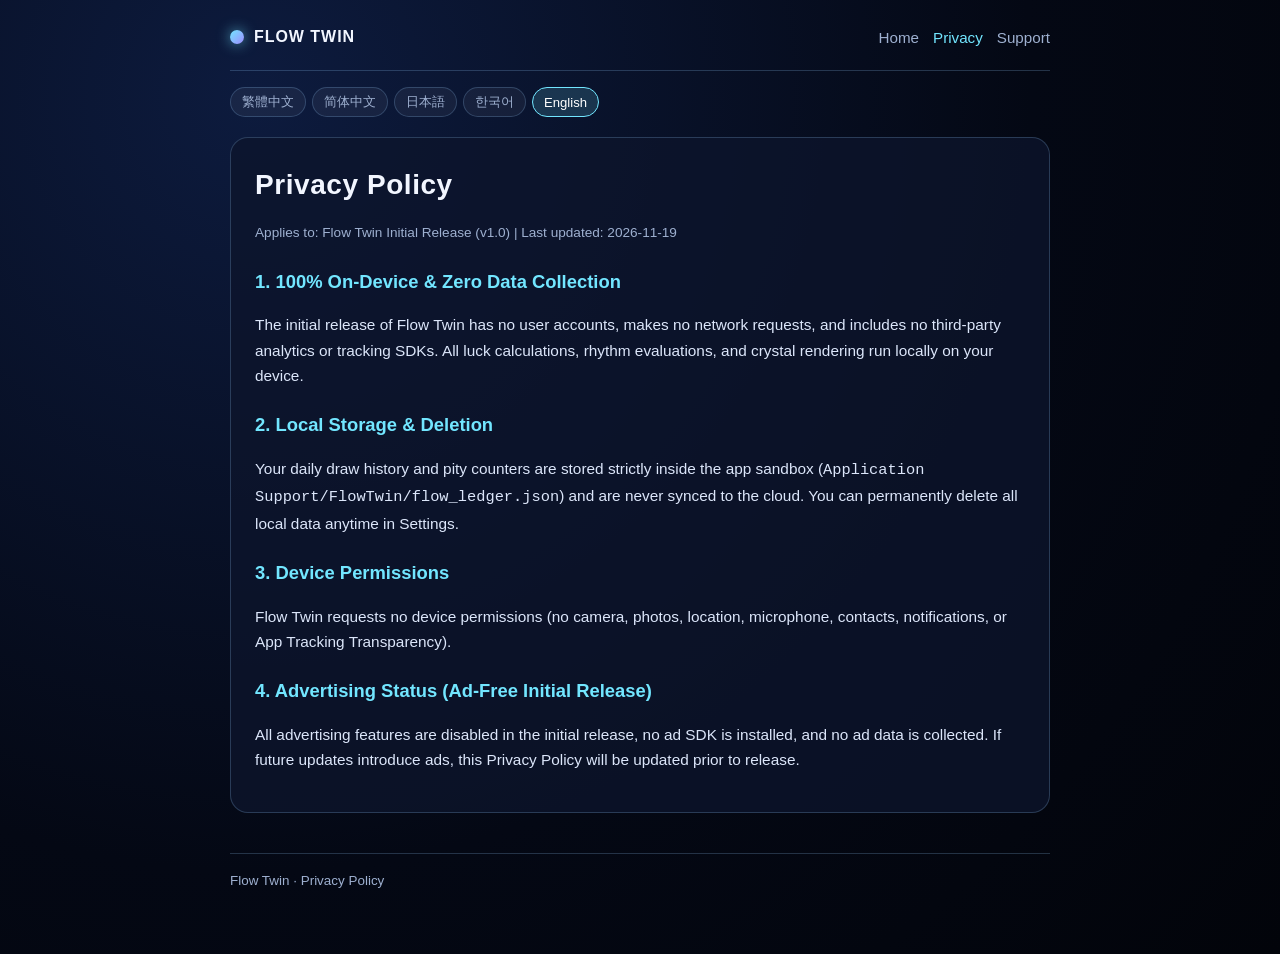
==== privacy/index.html @ c170af3f "Deploy Flow Twin official static site (5-language Home, Privacy, Support)" ====
<!DOCTYPE html>
<html lang="zh-Hant">
<head>
  <meta charset="utf-8">
  <meta name="viewport" content="width=device-width, initial-scale=1">
  <title>Flow Twin — Privacy Policy</title>
  <link rel="stylesheet" href="../assets/style.css">
  <script src="../assets/i18n.js" defer></script>
</head>
<body>
  <div class="container">
    <header>
      <a class="brand" href="../" data-keep-lang data-base-href="../"><span class="brand-orb"></span>FLOW TWIN</a>
      <nav>
        <a href="../" data-keep-lang data-base-href="../">Home</a>
        <a class="active" href="./" data-keep-lang data-base-href="./">Privacy</a>
        <a href="../support/" data-keep-lang data-base-href="../support/">Support</a>
      </nav>
    </header>

    <div class="lang-bar">
      <button class="lang-btn" data-set-lang="zh-Hant" onclick="setFlowTwinLang('zh-Hant')">繁體中文</button>
      <button class="lang-btn" data-set-lang="zh-Hans" onclick="setFlowTwinLang('zh-Hans')">简体中文</button>
      <button class="lang-btn" data-set-lang="ja" onclick="setFlowTwinLang('ja')">日本語</button>
      <button class="lang-btn" data-set-lang="ko" onclick="setFlowTwinLang('ko')">한국어</button>
      <button class="lang-btn" data-set-lang="en" onclick="setFlowTwinLang('en')">English</button>
    </div>

    <main class="card">
      <section data-lang="zh-Hant">
        <h1>隱私權政策（Privacy Policy）</h1>
        <p class="meta">適用版本：Flow Twin 首發版本（v1.0）｜最後更新：2026-11-19</p>
        <h2>1. 100% 本機運行與零資料收集</h2>
        <p>Flow Twin 首發版本不設會員帳號、不連接遠端伺服器、不發出任何網路請求，亦未接入任何第三方分析（Analytics）或追蹤 SDK。所有幸運階級運算、節律評估與冰晶渲染均於您的裝置本機完成。</p>
        <h2>2. 本機資料儲存與刪除</h2>
        <p>您的每日抽取紀錄與保底計數僅儲存在裝置內的 App 沙盒目錄（<code>Application Support/FlowTwin/flow_ledger.json</code>），不會同步至雲端。您隨時可在 App「設定」中使用「清除本地所有節律與歷史資料」永久刪除所有本機紀錄。</p>
        <h2>3. 系統權限</h2>
        <p>Flow Twin 不會請求相機、相簿、定位、麥克風、通訊錄、通知或 App 追蹤透明度（ATT）等任何裝置權限。</p>
        <h2>4. 廣告狀態說明（首發無廣告）</h2>
        <p>Flow Twin 首發版本已將所有廣告功能停用，未安裝廣告 SDK，亦不進行任何廣告資料收集。若未來更新版本導入廣告，將於更新上架前另行修訂本隱私權政策並依法揭露。</p>
      </section>

      <section data-lang="zh-Hans" style="display:none">
        <h1>隐私政策（Privacy Policy）</h1>
        <p class="meta">适用版本：Flow Twin 首发版本（v1.0）｜最后更新：2026-11-19</p>
        <h2>1. 100% 本地运行与零数据收集</h2>
        <p>Flow Twin 首发版本不设会员账号、不连接远程服务器、不发出任何网络请求，亦未接入任何第三方分析（Analytics）或追踪 SDK。所有幸运阶级计算、节律评估与冰晶渲染均在您的设备本地完成。</p>
        <h2>2. 本地数据存储与删除</h2>
        <p>您的每日抽取记录与保底计数仅存储在设备内的 App 沙盒目录（<code>Application Support/FlowTwin/flow_ledger.json</code>），不会同步至云端。您随时可在 App“设置”中使用“清除本地所有节律与历史资料”永久删除所有本地记录。</p>
        <h2>3. 系统权限</h2>
        <p>Flow Twin 不会请求相机、相册、定位、麦克风、通讯录、通知或 App 跟踪透明度（ATT）等任何设备权限。</p>
        <h2>4. 广告状态说明（首发无广告）</h2>
        <p>Flow Twin 首发版本已将所有广告功能停用，未安装广告 SDK，亦不进行任何广告数据收集。若未来更新版本引入广告，将在更新发布前另行修订本隐私政策并依法披露。</p>
      </section>

      <section data-lang="ja" style="display:none">
        <h1>プライバシーポリシー（Privacy Policy）</h1>
        <p class="meta">対象バージョン：Flow Twin 初回リリース版（v1.0）｜最終更新日：2026-11-19</p>
        <h2>1. 完全オンデバイス動作・データ収集なし</h2>
        <p>Flow Twin の初回リリース版にはアカウント機能、外部サーバー通信、ネットワーク送信、およびサードパーティ製の分析・追跡 SDK は一切含まれていません。すべての計算と描画は端末内で完結します。</p>
        <h2>2. ローカル保存と削除</h2>
        <p>抽選履歴と天井カウンターは端末内のアプリサンドボックス（<code>Application Support/FlowTwin/flow_ledger.json</code>）にのみ保存され、クラウドへ送信されません。アプリ内の「設定」からいつでもすべてのローカルデータを完全に削除できます。</p>
        <h2>3. 端末のアクセス権限</h2>
        <p>カメラ、写真、位置情報、マイク、連絡先、通知、および ATT（App Tracking Transparency）などの権限は一切要求しません。</p>
        <h2>4. 広告について（初回リリース版は広告なし）</h2>
        <p>初回リリース版では広告機能はすべて無効化されており、広告 SDK の導入や広告目的のデータ収集は行っていません。将来のアップデートで広告を導入する場合は、公開前に本ポリシーを更新して明示します。</p>
      </section>

      <section data-lang="ko" style="display:none">
        <h1>개인정보 처리방침（Privacy Policy）</h1>
        <p class="meta">적용 버전: Flow Twin 첫 출시 버전(v1.0) | 최종 업데이트: 2026-11-19</p>
        <h2>1. 100% 온디바이스 실행 및 데이터 미수집</h2>
        <p>Flow Twin 첫 출시 버전은 회원 계정, 원격 서버 연결, 네트워크 요청 및 제3자 분석·추적 SDK를 사용하지 않습니다. 모든 운세 계산과 렌더링은 사용자의 기기 내에서만 처리됩니다.</p>
        <h2>2. 로컬 저장 및 삭제</h2>
        <p>일일 추첨 기록과 천장 카운터는 기기 내부 앱 샌드박스(<code>Application Support/FlowTwin/flow_ledger.json</code>)에만 저장되며 클라우드로 전송되지 않습니다. 앱 내 「설정」에서 언제든지 모든 로컬 데이터를 영구 삭제할 수 있습니다.</p>
        <h2>3. 기기 권한</h2>
        <p>카메라, 사진, 위치, 마이크, 연락처, 알림 또는 앱 추적 투명성(ATT) 권한을 요청하지 않습니다.</p>
        <h2>4. 광고 안내 (첫 출시 버전 광고 없음)</h2>
        <p>첫 출시 버전은 모든 광고 기능이 비활성화되어 있으며 광고 SDK가 포함되어 있지 않습니다. 향후 업데이트에서 광고가 도입될 경우 출시 전 본 방침을 개정하여 고지합니다.</p>
      </section>

      <section data-lang="en" style="display:none">
        <h1>Privacy Policy</h1>
        <p class="meta">Applies to: Flow Twin Initial Release (v1.0) | Last updated: 2026-11-19</p>
        <h2>1. 100% On-Device &amp; Zero Data Collection</h2>
        <p>The initial release of Flow Twin has no user accounts, makes no network requests, and includes no third-party analytics or tracking SDKs. All luck calculations, rhythm evaluations, and crystal rendering run locally on your device.</p>
        <h2>2. Local Storage &amp; Deletion</h2>
        <p>Your daily draw history and pity counters are stored strictly inside the app sandbox (<code>Application Support/FlowTwin/flow_ledger.json</code>) and are never synced to the cloud. You can permanently delete all local data anytime in Settings.</p>
        <h2>3. Device Permissions</h2>
        <p>Flow Twin requests no device permissions (no camera, photos, location, microphone, contacts, notifications, or App Tracking Transparency).</p>
        <h2>4. Advertising Status (Ad-Free Initial Release)</h2>
        <p>All advertising features are disabled in the initial release, no ad SDK is installed, and no ad data is collected. If future updates introduce ads, this Privacy Policy will be updated prior to release.</p>
      </section>
    </main>

    <footer>Flow Twin · Privacy Policy</footer>
  </div>
</body>
</html>
---- assets/style.css ----
:root {
  --bg-deep: #040814;
  --bg-card: rgba(13, 21, 44, 0.78);
  --border-glass: rgba(152, 206, 255, 0.22);
  --text-main: #f2f6ff;
  --text-muted: #9eb0d0;
  --accent-cyan: #72e6ff;
  --accent-violet: #9d8cff;
}

* { box-sizing: border-box; }

html, body {
  margin: 0;
  padding: 0;
  background: radial-gradient(circle at 20% 10%, #0d1b3e 0%, var(--bg-deep) 58%, #02040a 100%);
  color: var(--text-main);
  font-family: -apple-system, BlinkMacSystemFont, "SF Pro Text", "Hiragino Sans", "Apple SD Gothic Neo", "Noto Sans TC", sans-serif;
  line-height: 1.65;
  min-height: 100vh;
}

.container {
  max-width: 860px;
  margin: 0 auto;
  padding: 24px 20px 64px;
}

header {
  display: flex;
  flex-wrap: wrap;
  align-items: center;
  justify-content: space-between;
  gap: 12px;
  padding-bottom: 20px;
  border-bottom: 1px solid var(--border-glass);
}

.brand {
  display: flex;
  align-items: center;
  gap: 10px;
  text-decoration: none;
  color: var(--text-main);
  font-weight: 700;
  letter-spacing: 0.06em;
}

.brand-orb {
  width: 14px;
  height: 14px;
  border-radius: 50%;
  background: linear-gradient(135deg, var(--accent-cyan), var(--accent-violet));
  box-shadow: 0 0 14px rgba(114, 230, 255, 0.65);
}

nav {
  display: flex;
  flex-wrap: wrap;
  gap: 14px;
  align-items: center;
}

nav a {
  color: var(--text-muted);
  text-decoration: none;
  font-size: 0.95rem;
}

nav a:hover, nav a.active {
  color: var(--accent-cyan);
}

.lang-bar {
  display: flex;
  flex-wrap: wrap;
  gap: 6px;
  margin-top: 16px;
}

.lang-btn {
  background: rgba(255, 255, 255, 0.05);
  border: 1px solid var(--border-glass);
  color: var(--text-muted);
  padding: 5px 11px;
  border-radius: 999px;
  font-size: 0.82rem;
  cursor: pointer;
}

.lang-btn.active {
  background: rgba(114, 230, 255, 0.16);
  border-color: var(--accent-cyan);
  color: #ffffff;
}

.card {
  background: var(--bg-card);
  border: 1px solid var(--border-glass);
  border-radius: 18px;
  padding: 24px;
  margin-top: 20px;
}

h1 {
  font-size: 1.75rem;
  margin: 0 0 8px;
  letter-spacing: 0.02em;
}

h2 {
  font-size: 1.15rem;
  color: var(--accent-cyan);
  margin: 22px 0 8px;
}

p, li {
  color: #dce6fa;
  font-size: 0.96rem;
}

main a {
  color: var(--accent-cyan);
  text-decoration: underline;
  text-underline-offset: 3px;
}

ul {
  padding-left: 20px;
}

.meta {
  color: var(--text-muted);
  font-size: 0.85rem;
}

.notice {
  background: rgba(157, 140, 255, 0.12);
  border: 1px solid rgba(157, 140, 255, 0.35);
  border-radius: 12px;
  padding: 12px 16px;
  margin-top: 14px;
  font-size: 0.9rem;
}

footer {
  margin-top: 40px;
  padding-top: 16px;
  border-top: 1px solid var(--border-glass);
  color: var(--text-muted);
  font-size: 0.84rem;
}
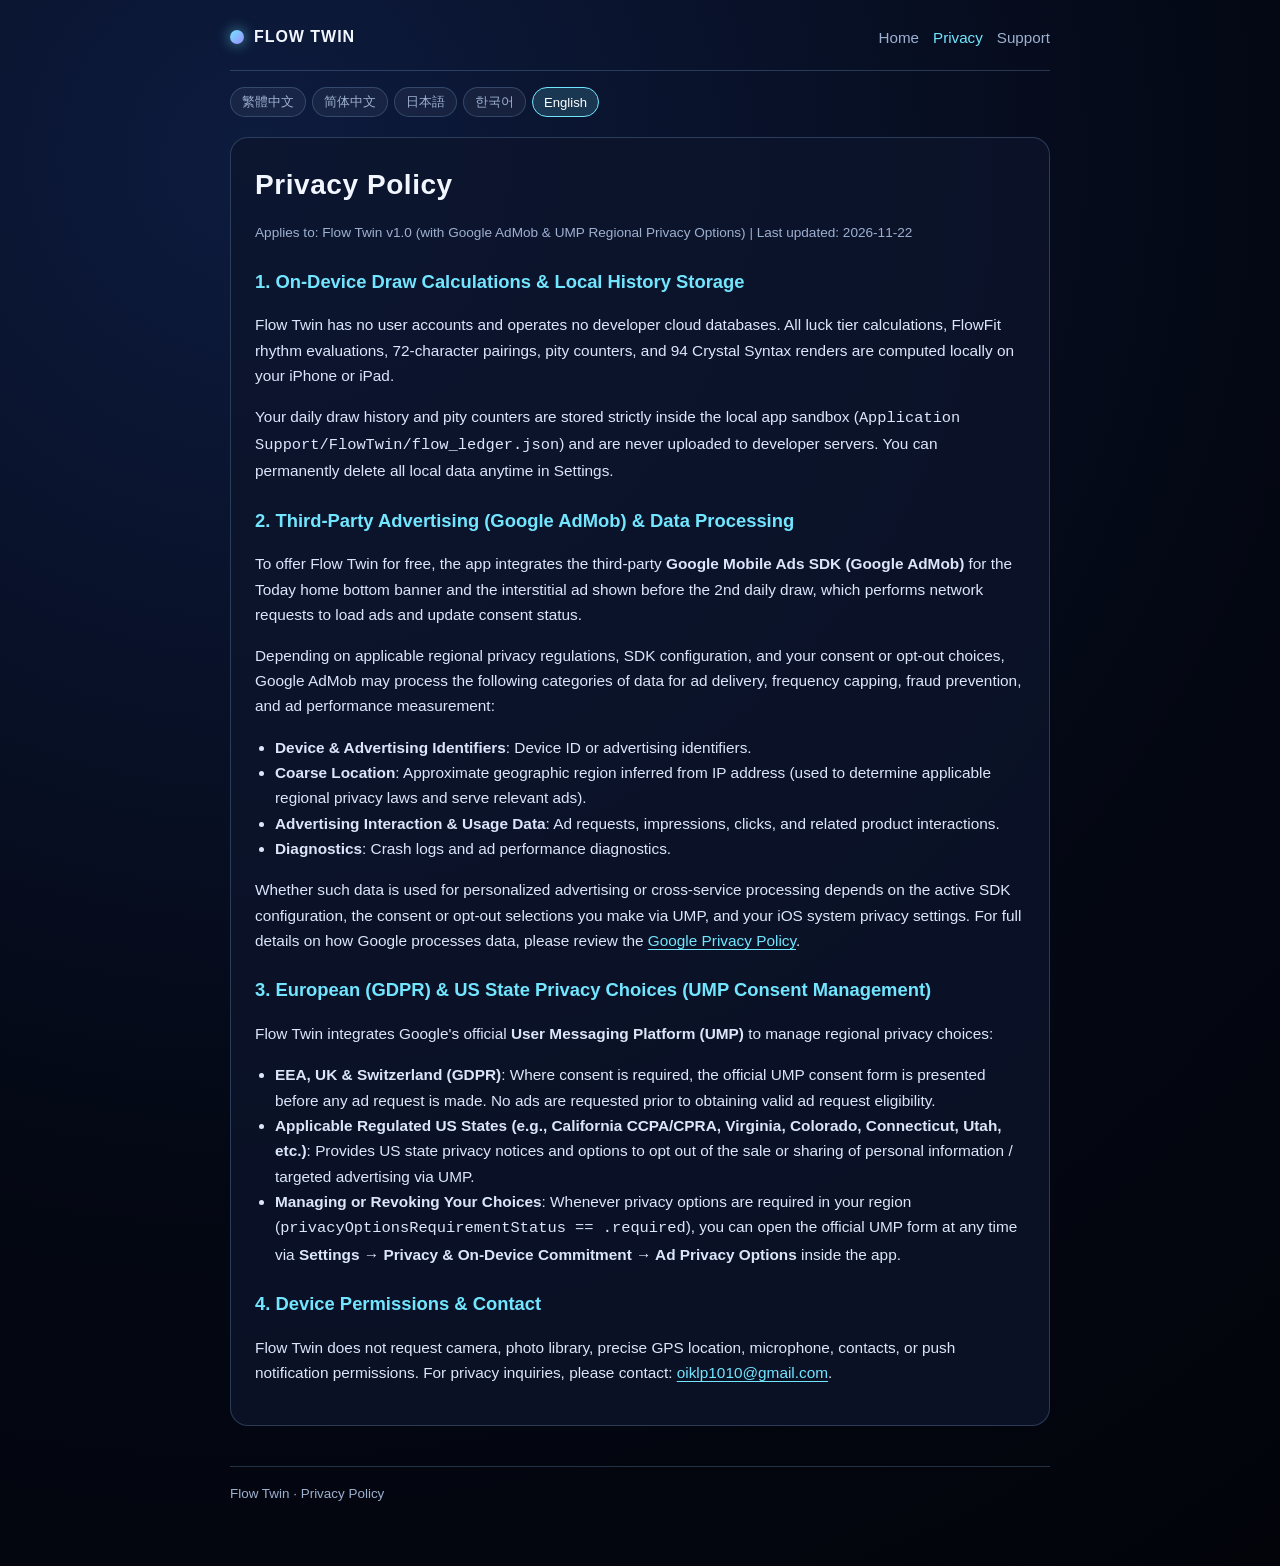
==== commit 66b55ad8: "Stage T.1: Update 5-language privacy policy for AdMob/UMP and unify official support email to oiklp1" ====
--- a/privacy/index.html
+++ b/privacy/index.html
@@ -29,67 +29,137 @@
     <main class="card">
       <section data-lang="zh-Hant">
         <h1>隱私權政策（Privacy Policy）</h1>
-        <p class="meta">適用版本：Flow Twin 首發版本（v1.0）｜最後更新：2026-11-19</p>
-        <h2>1. 100% 本機運行與零資料收集</h2>
-        <p>Flow Twin 首發版本不設會員帳號、不連接遠端伺服器、不發出任何網路請求，亦未接入任何第三方分析（Analytics）或追蹤 SDK。所有幸運階級運算、節律評估與冰晶渲染均於您的裝置本機完成。</p>
-        <h2>2. 本機資料儲存與刪除</h2>
-        <p>您的每日抽取紀錄與保底計數僅儲存在裝置內的 App 沙盒目錄（<code>Application Support/FlowTwin/flow_ledger.json</code>），不會同步至雲端。您隨時可在 App「設定」中使用「清除本地所有節律與歷史資料」永久刪除所有本機紀錄。</p>
-        <h2>3. 系統權限</h2>
-        <p>Flow Twin 不會請求相機、相簿、定位、麥克風、通訊錄、通知或 App 追蹤透明度（ATT）等任何裝置權限。</p>
-        <h2>4. 廣告狀態說明（首發無廣告）</h2>
-        <p>Flow Twin 首發版本已將所有廣告功能停用，未安裝廣告 SDK，亦不進行任何廣告資料收集。若未來更新版本導入廣告，將於更新上架前另行修訂本隱私權政策並依法揭露。</p>
+        <p class="meta">適用版本：Flow Twin v1.0（含 Google AdMob 與 UMP 區域隱私選項）｜最後更新：2026-11-22</p>
+        <h2>1. 本機抽卡運算與歷史資料儲存</h2>
+        <p>Flow Twin 不設會員帳號，亦未建置開發者自有雲端資料庫。所有幸運階級計算、節律契合度評估、72 角色配對、保底計數與 94 項冰晶語法渲染均於您的 iPhone / iPad 本機完成。</p>
+        <p>您的每日抽取紀錄與保底計數僅儲存在裝置內的 App 沙盒目錄（<code>Application Support/FlowTwin/flow_ledger.json</code>），不會上傳至開發者伺服器。您隨時可在 App「設定」中使用「清除本地所有節律與歷史資料」永久刪除所有本機紀錄。</p>
+        <h2>2. 第三方廣告服務（Google AdMob）與資料處理</h2>
+        <p>為維持免費服務，Flow Twin 於「今日首頁底部橫幅（Banner）」與「每日第 2 抽前插頁（Interstitial）」整合第三方 <strong>Google Mobile Ads SDK (Google AdMob)</strong>，並會透過網路連線載入廣告與更新同意狀態。</p>
+        <p>依您所在地區適用之隱私法規、SDK 設定及您的同意／隱私選擇，Google AdMob 可能收集或處理以下資料以提供廣告、進行頻次控制、防範詐欺及衡量廣告成效：</p>
+        <ul>
+          <li><strong>裝置與廣告識別資訊（Identifiers）</strong>：如裝置識別碼或廣告識別資訊。</li>
+          <li><strong>粗略位置資訊（Coarse Location）</strong>：由 IP 位址推算之非精確地理區域（用於判斷適用之區域隱私法規與投放相應廣告）。</li>
+          <li><strong>廣告互動與使用資料（Usage &amp; Advertising Data）</strong>：廣告載入、曝光、點擊及相關產品互動資訊。</li>
+          <li><strong>診斷與效能資料（Diagnostics）</strong>：廣告 SDK 運作相關之當機紀錄與效能診斷資訊。</li>
+        </ul>
+        <p>上述資料是否涉及個人化廣告或跨服務處理，取決於實際 SDK 設定、您於 UMP 表單所作之同意／拒絕（Opt-Out）選擇，以及您裝置的 iOS 系統隱私設定。有關 Google 如何處理資料，請參閱 <a href="https://policies.google.com/privacy" target="_blank" rel="noopener">Google 隱私權政策</a>。</p>
+        <h2>3. 歐洲地區（GDPR）與美國各州隱私選擇（UMP 同意管理）</h2>
+        <p>Flow Twin 整合官方 <strong>Google User Messaging Platform (UMP)</strong> 管理區域隱私選擇：</p>
+        <ul>
+          <li><strong>歐洲經濟區、英國與瑞士（EEA / UK / CH）</strong>：在需要取得同意時，App 會在請求任何廣告前顯示官方 UMP 同意表單；未取得有效廣告請求資格前，不會提前請求廣告。</li>
+          <li><strong>適用的美國受規範州別（如加州 CCPA/CPRA、維吉尼亞州、科羅拉多州、康乃狄克州、猶他州等）</strong>：透過 UMP 提供美國各州隱私訊息及拒絕出售或分享個人資訊／目標式廣告（Opt-Out of Sale or Sharing / Targeted Advertising）之選擇。</li>
+          <li><strong>隨時管理或撤回選擇</strong>：當您所在地區需要提供隱私選項入口（<code>privacyOptionsRequirementStatus == .required</code>）時，您可隨時前往 App 內<strong>「設定 → 隱私與本地運算承諾 → 廣告隱私選項」</strong>開啟官方 UMP 表單修改或撤回您的選擇。</li>
+        </ul>
+        <h2>4. 系統權限與聯絡方式</h2>
+        <p>Flow Twin 不會請求相機、相簿、精確 GPS 定位、麥克風、通訊錄或推播通知權限。如有任何隱私相關問題，請聯繫官方信箱：<a href="mailto:oiklp1010@gmail.com">oiklp1010@gmail.com</a>。</p>
       </section>
 
       <section data-lang="zh-Hans" style="display:none">
         <h1>隐私政策（Privacy Policy）</h1>
-        <p class="meta">适用版本：Flow Twin 首发版本（v1.0）｜最后更新：2026-11-19</p>
-        <h2>1. 100% 本地运行与零数据收集</h2>
-        <p>Flow Twin 首发版本不设会员账号、不连接远程服务器、不发出任何网络请求，亦未接入任何第三方分析（Analytics）或追踪 SDK。所有幸运阶级计算、节律评估与冰晶渲染均在您的设备本地完成。</p>
-        <h2>2. 本地数据存储与删除</h2>
-        <p>您的每日抽取记录与保底计数仅存储在设备内的 App 沙盒目录（<code>Application Support/FlowTwin/flow_ledger.json</code>），不会同步至云端。您随时可在 App“设置”中使用“清除本地所有节律与历史资料”永久删除所有本地记录。</p>
-        <h2>3. 系统权限</h2>
-        <p>Flow Twin 不会请求相机、相册、定位、麦克风、通讯录、通知或 App 跟踪透明度（ATT）等任何设备权限。</p>
-        <h2>4. 广告状态说明（首发无广告）</h2>
-        <p>Flow Twin 首发版本已将所有广告功能停用，未安装广告 SDK，亦不进行任何广告数据收集。若未来更新版本引入广告，将在更新发布前另行修订本隐私政策并依法披露。</p>
+        <p class="meta">适用版本：Flow Twin v1.0（含 Google AdMob 与 UMP 区域隐私选项）｜最后更新：2026-11-22</p>
+        <h2>1. 本地抽卡计算与历史数据存储</h2>
+        <p>Flow Twin 不设会员账号，亦未建置开发者自有云端数据库。所有幸运阶级计算、节律契合度评估、72 角色配对、保底计数与 94 项冰晶语法渲染均在您的 iPhone / iPad 本地完成。</p>
+        <p>您的每日抽取记录与保底计数仅存储在设备内的 App 沙盒目录（<code>Application Support/FlowTwin/flow_ledger.json</code>），不会上传至开发者服务器。您随时可在 App“设置”中使用“清除本地所有节律与历史资料”永久删除所有本地记录。</p>
+        <h2>2. 第三方广告服务（Google AdMob）与数据处理</h2>
+        <p>为维持免费服务，Flow Twin 在“今日首页底部横幅（Banner）”与“每日第 2 抽前插页（Interstitial）”集成第三方 <strong>Google Mobile Ads SDK (Google AdMob)</strong>，并会通过网络连接加载广告与更新同意状态。</p>
+        <p>依您所在地区适用的隐私法规、SDK 设置及您的同意／隐私选择，Google AdMob 可能收集或处理以下数据以提供广告、进行频次控制、防范欺诈及衡量广告成效：</p>
+        <ul>
+          <li><strong>设备与广告标识信息（Identifiers）</strong>：如设备标识符或广告标识信息。</li>
+          <li><strong>粗略位置信息（Coarse Location）</strong>：由 IP 地址推算的非精确地理区域（用于判断适用的区域隐私法规与投放相应广告）。</li>
+          <li><strong>广告互动与使用数据（Usage &amp; Advertising Data）</strong>：广告加载、曝光、点击及相关产品互动信息。</li>
+          <li><strong>诊断与性能数据（Diagnostics）</strong>：广告 SDK 运行相关的崩溃日志与性能诊断信息。</li>
+        </ul>
+        <p>上述数据是否涉及个性化广告或跨服务处理，取决于实际 SDK 设置、您在 UMP 表单中所作的同意／拒绝（Opt-Out）选择，以及您设备的 iOS 系统隐私设置。有关 Google 如何处理数据，请参阅 <a href="https://policies.google.com/privacy" target="_blank" rel="noopener">Google 隐私权政策</a>。</p>
+        <h2>3. 欧洲地区（GDPR）与美国各州隐私选择（UMP 同意管理）</h2>
+        <p>Flow Twin 集成官方 <strong>Google User Messaging Platform (UMP)</strong> 管理区域隐私选择：</p>
+        <ul>
+          <li><strong>欧洲经济区、英国与瑞士（EEA / UK / CH）</strong>：在需要取得同意时，App 会在请求任何广告前显示官方 UMP 同意表单；未取得有效广告请求资格前，不会提前请求广告。</li>
+          <li><strong>适用的美国受规范州别（如加州 CCPA/CPRA、弗吉尼亚州、科罗拉多州、康涅狄格州、犹他州等）</strong>：通过 UMP 提供美国各州隐私信息及拒绝出售或分享个人信息／定向广告（Opt-Out of Sale or Sharing / Targeted Advertising）的选择。</li>
+          <li><strong>随时管理或撤回选择</strong>：当您所在地区需要提供隐私选项入口（<code>privacyOptionsRequirementStatus == .required</code>）时，您可随时前往 App 内<strong>“设置 → 隐私与本地运算承诺 → 广告隐私选项”</strong>开启官方 UMP 表单修改或撤回您的选择。</li>
+        </ul>
+        <h2>4. 系统权限与联系方式</h2>
+        <p>Flow Twin 不会请求相机、相册、精确 GPS 定位、麦克风、通讯录或推送通知权限。如有任何隐私相关问题，请联系官方邮箱：<a href="mailto:oiklp1010@gmail.com">oiklp1010@gmail.com</a>。</p>
       </section>
 
       <section data-lang="ja" style="display:none">
         <h1>プライバシーポリシー（Privacy Policy）</h1>
-        <p class="meta">対象バージョン：Flow Twin 初回リリース版（v1.0）｜最終更新日：2026-11-19</p>
-        <h2>1. 完全オンデバイス動作・データ収集なし</h2>
-        <p>Flow Twin の初回リリース版にはアカウント機能、外部サーバー通信、ネットワーク送信、およびサードパーティ製の分析・追跡 SDK は一切含まれていません。すべての計算と描画は端末内で完結します。</p>
-        <h2>2. ローカル保存と削除</h2>
-        <p>抽選履歴と天井カウンターは端末内のアプリサンドボックス（<code>Application Support/FlowTwin/flow_ledger.json</code>）にのみ保存され、クラウドへ送信されません。アプリ内の「設定」からいつでもすべてのローカルデータを完全に削除できます。</p>
-        <h2>3. 端末のアクセス権限</h2>
-        <p>カメラ、写真、位置情報、マイク、連絡先、通知、および ATT（App Tracking Transparency）などの権限は一切要求しません。</p>
-        <h2>4. 広告について（初回リリース版は広告なし）</h2>
-        <p>初回リリース版では広告機能はすべて無効化されており、広告 SDK の導入や広告目的のデータ収集は行っていません。将来のアップデートで広告を導入する場合は、公開前に本ポリシーを更新して明示します。</p>
+        <p class="meta">対象バージョン：Flow Twin v1.0（Google AdMob および UMP 地域別プライバシー設定対応）｜最終更新日：2026-11-22</p>
+        <h2>1. 端末内での抽選計算と履歴データのローカル保存</h2>
+        <p>Flow Twin にはアカウント登録機能や開発者独自のクラウドデータベースはありません。運勢ランク計算、リズム適合度評価、72体のキャラクター選定、天井カウンター、および94種のクリスタル構文描画はすべてお使いの iPhone / iPad 端末内で完結します。</p>
+        <p>毎日の抽選履歴と天井カウンターは端末内のアプリサンドボックス（<code>Application Support/FlowTwin/flow_ledger.json</code>）にのみ保存され、開発者のサーバーへ送信されることはありません。アプリ内の「設定」からいつでもすべてのローカルデータを完全に削除できます。</p>
+        <h2>2. サードパーティ広告サービス（Google AdMob）とデータ処理</h2>
+        <p>無料でサービスを提供するため、Flow Twin は「今日ホーム画面下部のバナー（Banner）」および「毎日2回目の抽選前のインタースティシャル（Interstitial）」においてサードパーティ製の <strong>Google Mobile Ads SDK (Google AdMob)</strong> を組み込んでおり、ネットワーク通信を行って広告の読み込みおよび同意ステータスの更新を行います。</p>
+        <p>お住まいの地域の法規制、SDK の設定、およびユーザーの同意・プライバシー選択に従い、Google AdMob は広告配信、フリークエンシー制御、不正防止、および広告効果測定のために以下のデータを処理する場合があります：</p>
+        <ul>
+          <li><strong>デバイスおよび広告識別情報（Identifiers）</strong>：デバイス ID や広告識別子など。</li>
+          <li><strong>おおよその位置情報（Coarse Location）</strong>：IP アドレスから推定される非精密な地域情報（適用される地域別プライバシー法規の判定および広告配信のため）。</li>
+          <li><strong>広告インタラクションおよび利用状況データ（Usage &amp; Advertising Data）</strong>：広告の読み込み、表示、クリックおよび関連する操作イベント。</li>
+          <li><strong>診断およびパフォーマンスデータ（Diagnostics）</strong>：クラッシュログおよび広告読み込みパフォーマンス情報。</li>
+        </ul>
+        <p>これらのデータがパーソナライズド広告やサービス間処理に使用されるかどうかは、実際の SDK 設定、UMP フォームでの同意／オプトアウト選択、および iOS システムのプライバシー設定によって決まります。Google によるデータ処理の詳細は <a href="https://policies.google.com/privacy" target="_blank" rel="noopener">Google プライバシーポリシー</a> をご参照ください。</p>
+        <h2>3. 欧州地域（GDPR）および米国各州のプライバシー設定（UMP 同意管理）</h2>
+        <p>Flow Twin は公式の <strong>Google User Messaging Platform (UMP)</strong> を通じて地域別のプライバシー選択を管理しています：</p>
+        <ul>
+          <li><strong>欧州経済領域・英国・スイス（EEA / UK / CH）</strong>：同意が必要な場合、広告リクエストを行う前に公式 UMP 同意フォームを表示します。有効な広告リクエスト資格を得る前に広告を事前リクエストすることはありません。</li>
+          <li><strong>適用される米国の対象州（カリフォルニア州 CCPA/CPRA、バージニア州、コロラド州、コネチカット州、ユタ州など）</strong>：UMP を通じて米国各州のプライバシー通知および個人情報の販売・共有／ターゲティング広告のオプトアウト（Opt-Out）選択を提供します。</li>
+          <li><strong>設定の変更・撤回</strong>：プライバシーオプション入口が必要な地域（<code>privacyOptionsRequirementStatus == .required</code>）では、アプリ内の<strong>「設定 → プライバシーとローカル処理の約束 → 広告プライバシーオプション」</strong>からいつでも公式 UMP フォームを開き、選択を管理・撤回できます。</li>
+        </ul>
+        <h2>4. 端末のアクセス権限と連絡先</h2>
+        <p>カメラ、写真、精密な GPS 位置情報、マイク、連絡先、プッシュ通知の権限は要求しません。プライバシーに関するお問い合わせ先：<a href="mailto:oiklp1010@gmail.com">oiklp1010@gmail.com</a>。</p>
       </section>
 
       <section data-lang="ko" style="display:none">
         <h1>개인정보 처리방침（Privacy Policy）</h1>
-        <p class="meta">적용 버전: Flow Twin 첫 출시 버전(v1.0) | 최종 업데이트: 2026-11-19</p>
-        <h2>1. 100% 온디바이스 실행 및 데이터 미수집</h2>
-        <p>Flow Twin 첫 출시 버전은 회원 계정, 원격 서버 연결, 네트워크 요청 및 제3자 분석·추적 SDK를 사용하지 않습니다. 모든 운세 계산과 렌더링은 사용자의 기기 내에서만 처리됩니다.</p>
-        <h2>2. 로컬 저장 및 삭제</h2>
-        <p>일일 추첨 기록과 천장 카운터는 기기 내부 앱 샌드박스(<code>Application Support/FlowTwin/flow_ledger.json</code>)에만 저장되며 클라우드로 전송되지 않습니다. 앱 내 「설정」에서 언제든지 모든 로컬 데이터를 영구 삭제할 수 있습니다.</p>
-        <h2>3. 기기 권한</h2>
-        <p>카메라, 사진, 위치, 마이크, 연락처, 알림 또는 앱 추적 투명성(ATT) 권한을 요청하지 않습니다.</p>
-        <h2>4. 광고 안내 (첫 출시 버전 광고 없음)</h2>
-        <p>첫 출시 버전은 모든 광고 기능이 비활성화되어 있으며 광고 SDK가 포함되어 있지 않습니다. 향후 업데이트에서 광고가 도입될 경우 출시 전 본 방침을 개정하여 고지합니다.</p>
+        <p class="meta">적용 버전: Flow Twin v1.0 (Google AdMob 및 UMP 지역별 개인정보 옵션 포함) | 최종 업데이트: 2026-11-22</p>
+        <h2>1. 기기 내 추첨 연산 및 기록 데이터의 로컬 저장</h2>
+        <p>Flow Twin은 회원 계정이나 개발자 자체 클라우드 서버를 운영하지 않습니다. 모든 운세 등급 계산, 리듬 적합도 평가, 72종 캐릭터 매칭, 천장 카운터 및 94종 크리스탈 구문 렌더링은 사용자의 iPhone / iPad 기기 내에서 처리됩니다.</p>
+        <p>일일 추첨 기록과 천장 카운터는 기기 내부 앱 샌드박스(<code>Application Support/FlowTwin/flow_ledger.json</code>)에만 저장되며 개발자 서버로 업로드되지 않습니다. 앱 내 「설정」에서 언제든지 모든 로컬 데이터를 영구 삭제할 수 있습니다。</p>
+        <h2>2. 제3자 광고 서비스 (Google AdMob) 및 데이터 처리</h2>
+        <p>무료 서비스 제공을 위해 Flow Twin은 '오늘 홈 하단 배너(Banner)'와 '일일 2회차 추첨 전 전면 광고(Interstitial)'에 제3자 <strong>Google Mobile Ads SDK (Google AdMob)</strong>를 통합하고 있으며, 네트워크 연결을 통해 광고를 로드하고 동의 상태를 업데이트합니다.</p>
+        <p>거주 지역의 개인정보 보호법, SDK 설정 및 사용자의 동의·개인정보 선택에 따라 Google AdMob은 광고 제공, 빈도 제어, 사기 방지 및 광고 성과 측정을 위해 다음 데이터를 처리할 수 있습니다:</p>
+        <ul>
+          <li><strong>기기 및 광고 식별 정보 (Identifiers)</strong>: 기기 ID 또는 광고 식별자 등.</li>
+          <li><strong>대략적인 위치 정보 (Coarse Location)</strong>: IP 주소를 통해 추정되는 비정밀 지역 정보 (적용되는 지역 개인정보 법규 확인 및 관련 광고 제공 목적).</li>
+          <li><strong>광고 상호작용 및 사용 데이터 (Usage &amp; Advertising Data)</strong>: 광고 로드, 노출, 클릭 및 관련 상호작용 정보.</li>
+          <li><strong>진단 및 성능 데이터 (Diagnostics)</strong>: 충돌 로그 및 광고 성능 진단 데이터.</li>
+        </ul>
+        <p>해당 데이터가 맞춤형 광고 또는 서비스 간 처리에 사용되는지 여부는 실제 SDK 설정, UMP 양식에서 선택한 동의/거부(Opt-Out) 설정 및 iOS 시스템 개인정보 설정에 따라 결정됩니다. 자세한 내용은 <a href="https://policies.google.com/privacy" target="_blank" rel="noopener">Google 개인정보처리방침</a>을 참조하시기 바랍니다.</p>
+        <h2>3. 유럽 지역(GDPR) 및 미국 주별 개인정보 선택 (UMP 동의 관리)</h2>
+        <p>Flow Twin은 공식 <strong>Google User Messaging Platform (UMP)</strong>을 통해 지역별 개인정보 선택을 관리합니다:</p>
+        <ul>
+          <li><strong>유럽경제지역·영국·스위스 (EEA / UK / CH)</strong>: 동의가 필요한 경우 광고를 요청하기 전에 공식 UMP 동의 양식을 표시하며, 유효한 광고 요청 자격을 얻기 전에는 광고를 사전 요청하지 않습니다.</li>
+          <li><strong>적용되는 미국 규제 주 (캘리포니아 CCPA/CPRA, 버지니아, 콜로라도, 코네티컷, 유타 등)</strong>: UMP를 통해 미국 주별 개인정보 안내 및 개인정보 판매·공유/맞춤형 광고 거부(Opt-Out) 옵션을 제공합니다.</li>
+          <li><strong>동의 관리 및 철회</strong>: 개인정보 옵션이 필요한 지역(<code>privacyOptionsRequirementStatus == .required</code>)에서는 언제든지 앱 내 <strong>「설정 → 개인정보 및 온디바이스 연산 약속 → 광고 개인정보 옵션」</strong>에서 공식 UMP 양식을 열어 선택을 변경하거나 철회할 수 있습니다.</li>
+        </ul>
+        <h2>4. 기기 권한 및 문의처</h2>
+        <p>카메라, 사진, 정밀 GPS 위치, 마이크, 연락처 또는 푸시 알림 권한을 요청하지 않습니다. 공식 문의 이메일: <a href="mailto:oiklp1010@gmail.com">oiklp1010@gmail.com</a>.</p>
       </section>
 
       <section data-lang="en" style="display:none">
         <h1>Privacy Policy</h1>
-        <p class="meta">Applies to: Flow Twin Initial Release (v1.0) | Last updated: 2026-11-19</p>
-        <h2>1. 100% On-Device &amp; Zero Data Collection</h2>
-        <p>The initial release of Flow Twin has no user accounts, makes no network requests, and includes no third-party analytics or tracking SDKs. All luck calculations, rhythm evaluations, and crystal rendering run locally on your device.</p>
-        <h2>2. Local Storage &amp; Deletion</h2>
-        <p>Your daily draw history and pity counters are stored strictly inside the app sandbox (<code>Application Support/FlowTwin/flow_ledger.json</code>) and are never synced to the cloud. You can permanently delete all local data anytime in Settings.</p>
-        <h2>3. Device Permissions</h2>
-        <p>Flow Twin requests no device permissions (no camera, photos, location, microphone, contacts, notifications, or App Tracking Transparency).</p>
-        <h2>4. Advertising Status (Ad-Free Initial Release)</h2>
-        <p>All advertising features are disabled in the initial release, no ad SDK is installed, and no ad data is collected. If future updates introduce ads, this Privacy Policy will be updated prior to release.</p>
+        <p class="meta">Applies to: Flow Twin v1.0 (with Google AdMob &amp; UMP Regional Privacy Options) | Last updated: 2026-11-22</p>
+        <h2>1. On-Device Draw Calculations &amp; Local History Storage</h2>
+        <p>Flow Twin has no user accounts and operates no developer cloud databases. All luck tier calculations, FlowFit rhythm evaluations, 72-character pairings, pity counters, and 94 Crystal Syntax renders are computed locally on your iPhone or iPad.</p>
+        <p>Your daily draw history and pity counters are stored strictly inside the local app sandbox (<code>Application Support/FlowTwin/flow_ledger.json</code>) and are never uploaded to developer servers. You can permanently delete all local data anytime in Settings.</p>
+        <h2>2. Third-Party Advertising (Google AdMob) &amp; Data Processing</h2>
+        <p>To offer Flow Twin for free, the app integrates the third-party <strong>Google Mobile Ads SDK (Google AdMob)</strong> for the Today home bottom banner and the interstitial ad shown before the 2nd daily draw, which performs network requests to load ads and update consent status.</p>
+        <p>Depending on applicable regional privacy regulations, SDK configuration, and your consent or opt-out choices, Google AdMob may process the following categories of data for ad delivery, frequency capping, fraud prevention, and ad performance measurement:</p>
+        <ul>
+          <li><strong>Device &amp; Advertising Identifiers</strong>: Device ID or advertising identifiers.</li>
+          <li><strong>Coarse Location</strong>: Approximate geographic region inferred from IP address (used to determine applicable regional privacy laws and serve relevant ads).</li>
+          <li><strong>Advertising Interaction &amp; Usage Data</strong>: Ad requests, impressions, clicks, and related product interactions.</li>
+          <li><strong>Diagnostics</strong>: Crash logs and ad performance diagnostics.</li>
+        </ul>
+        <p>Whether such data is used for personalized advertising or cross-service processing depends on the active SDK configuration, the consent or opt-out selections you make via UMP, and your iOS system privacy settings. For full details on how Google processes data, please review the <a href="https://policies.google.com/privacy" target="_blank" rel="noopener">Google Privacy Policy</a>.</p>
+        <h2>3. European (GDPR) &amp; US State Privacy Choices (UMP Consent Management)</h2>
+        <p>Flow Twin integrates Google's official <strong>User Messaging Platform (UMP)</strong> to manage regional privacy choices:</p>
+        <ul>
+          <li><strong>EEA, UK &amp; Switzerland (GDPR)</strong>: Where consent is required, the official UMP consent form is presented before any ad request is made. No ads are requested prior to obtaining valid ad request eligibility.</li>
+          <li><strong>Applicable Regulated US States (e.g., California CCPA/CPRA, Virginia, Colorado, Connecticut, Utah, etc.)</strong>: Provides US state privacy notices and options to opt out of the sale or sharing of personal information / targeted advertising via UMP.</li>
+          <li><strong>Managing or Revoking Your Choices</strong>: Whenever privacy options are required in your region (<code>privacyOptionsRequirementStatus == .required</code>), you can open the official UMP form at any time via <strong>Settings → Privacy &amp; On-Device Commitment → Ad Privacy Options</strong> inside the app.</li>
+        </ul>
+        <h2>4. Device Permissions &amp; Contact</h2>
+        <p>Flow Twin does not request camera, photo library, precise GPS location, microphone, contacts, or push notification permissions. For privacy inquiries, please contact: <a href="mailto:oiklp1010@gmail.com">oiklp1010@gmail.com</a>.</p>
       </section>
     </main>
 
